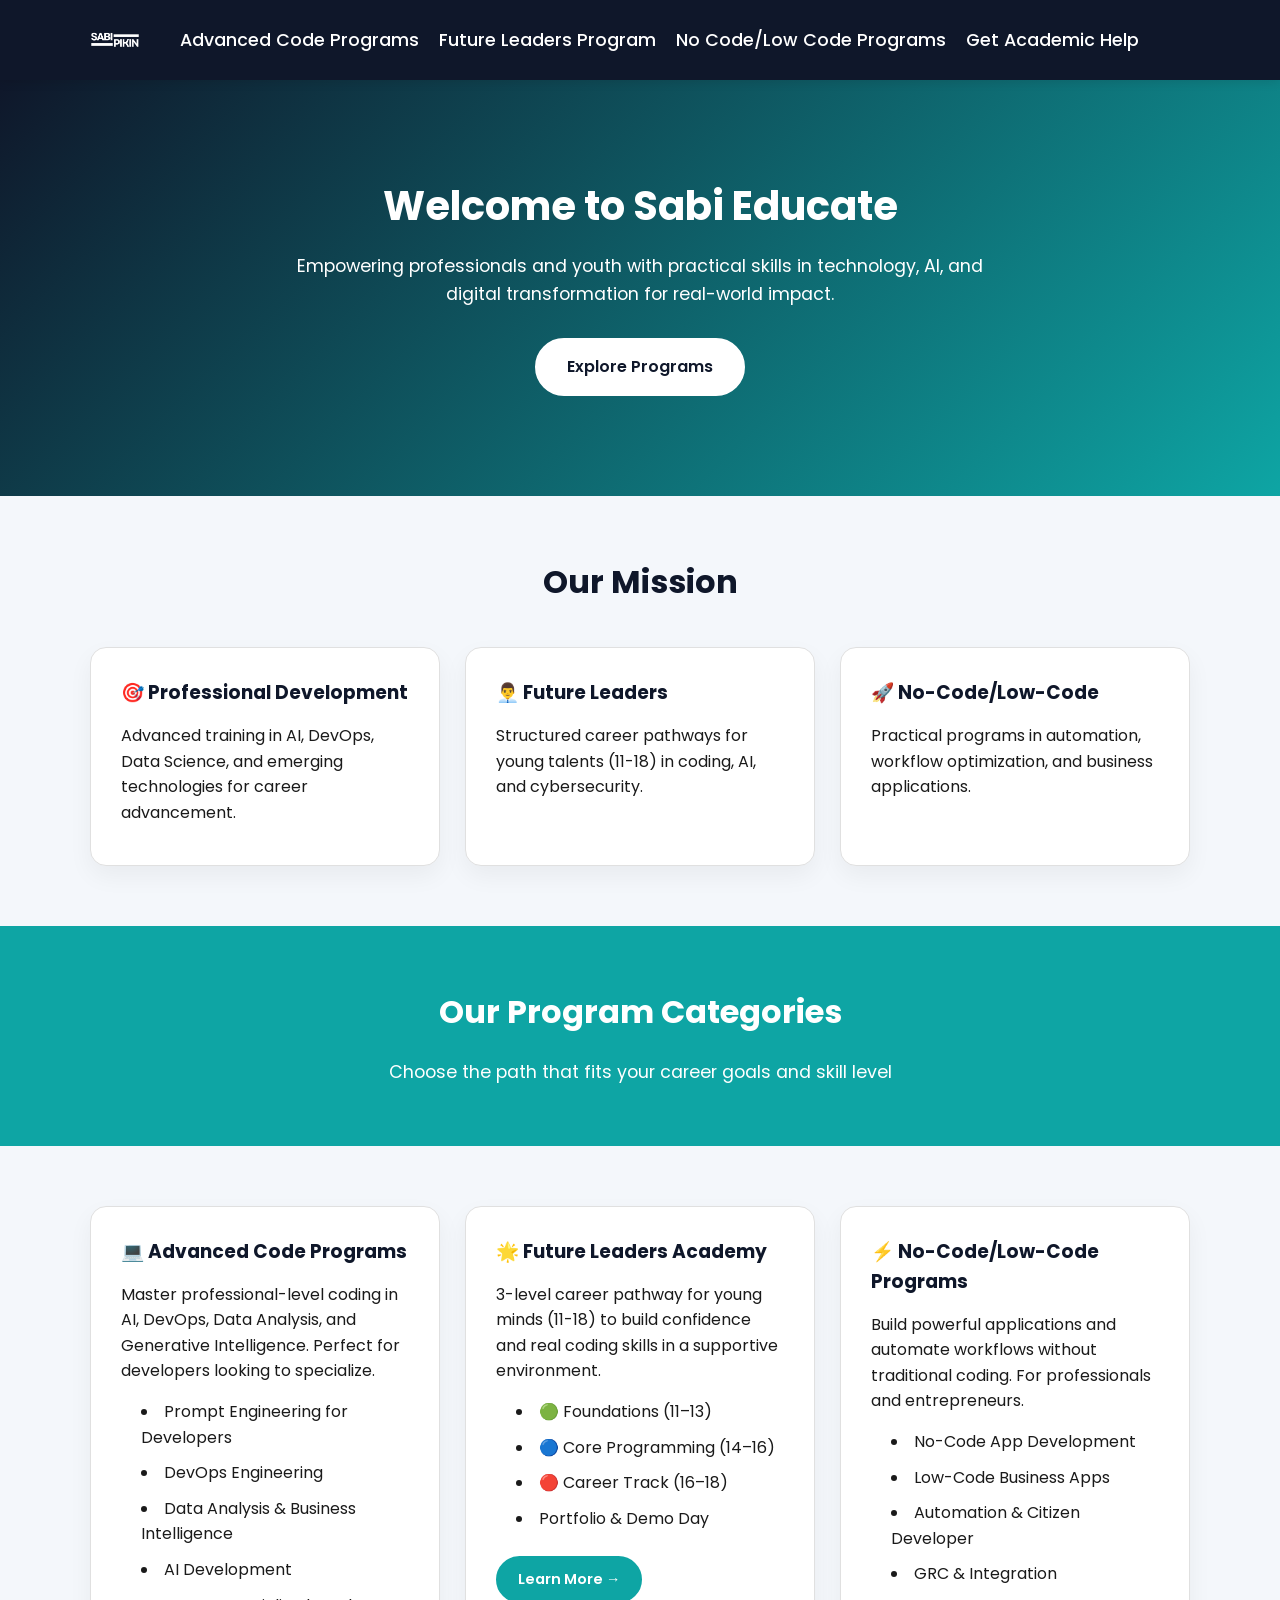
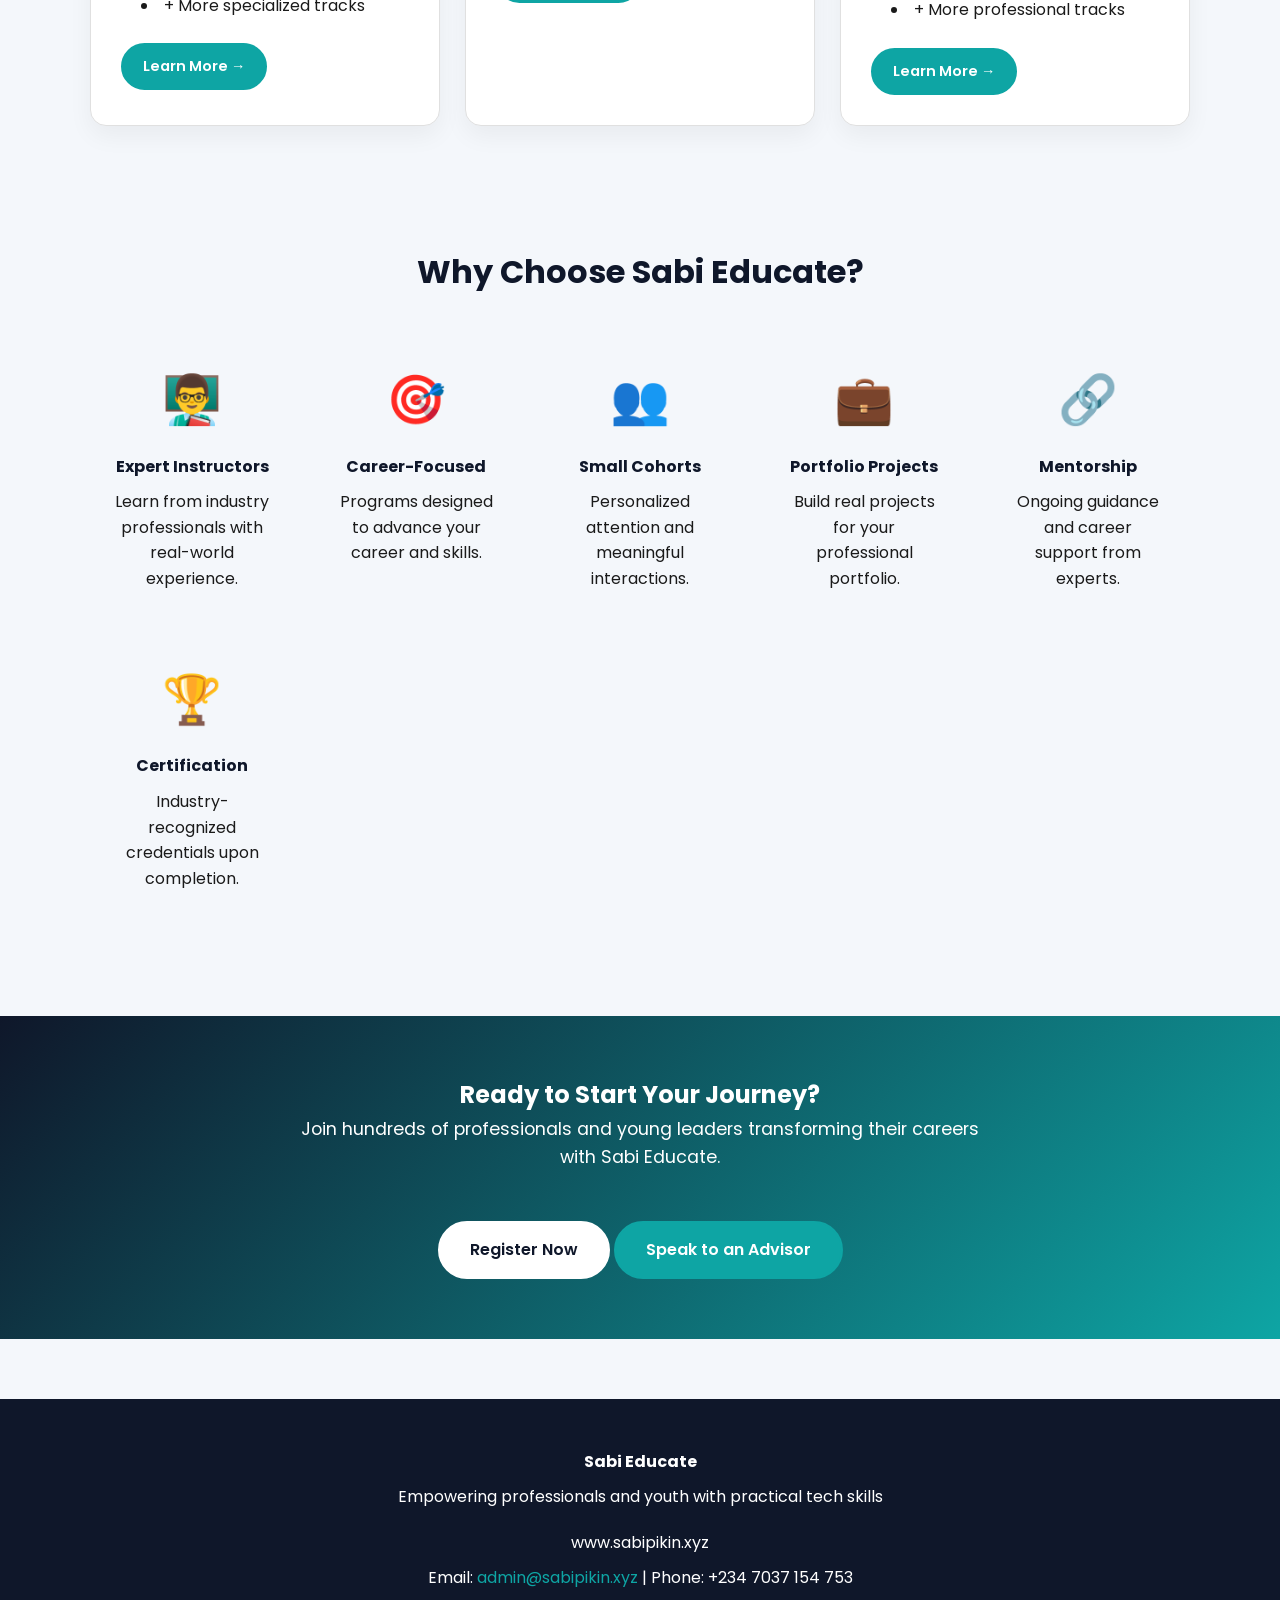
==== index.html @ e7a5a91f "Update website: Link registration buttons to JotForm, add Get Academic Help menu, add logo, increase" ====
<!DOCTYPE html>
<html lang="en">
<head>
<meta charset="UTF-8">
<meta name="viewport" content="width=device-width, initial-scale=1.0">
<title>sabipikin - Home</title>
<link rel="icon" type="image/png" href="logo.png">
<link rel="stylesheet" href="styles.css">
</head>

<body>

<!-- Navigation -->
<nav>
    <div class="nav-container">
        <a href="index.html" class="logo"><img src="logo.png" alt="Sabi Educate Logo" style="height: 50px;"></a>
        <ul class="nav-links">
            <li><a href="advanced-code.html">Advanced Code Programs</a></li>
            <li><a href="flp.html">Future Leaders Program</a></li>
            <li><a href="low-no-code.html">No Code/Low Code Programs</a></li>
            <li><a href="https://help.sabipikin.xyz">Get Academic Help</a></li>
        </ul>
    </div>
</nav>

<!-- Hero Section -->
<section class="hero">
    <h1>Welcome to Sabi Educate</h1>
    <p>Empowering professionals and youth with practical skills in technology, AI, and digital transformation for real-world impact.</p>
    <a href="#programs" class="btn">Explore Programs</a>
</section>

<!-- About Section -->
<section class="container">
    <h2 class="section-title">Our Mission</h2>
    <div class="cards">
        <div class="card">
            <h3>🎯 Professional Development</h3>
            <p>Advanced training in AI, DevOps, Data Science, and emerging technologies for career advancement.</p>
        </div>
        <div class="card">
            <h3>👨‍💼 Future Leaders</h3>
            <p>Structured career pathways for young talents (11-18) in coding, AI, and cybersecurity.</p>
        </div>
        <div class="card">
            <h3>🚀 No-Code/Low-Code</h3>
            <p>Practical programs in automation, workflow optimization, and business applications.</p>
        </div>
    </div>
</section>

<!-- Programs Section -->
<section id="programs" class="highlight">
    <h2>Our Program Categories</h2>
    <p>Choose the path that fits your career goals and skill level</p>
</section>

<section class="container">
    <div class="cards">
        <!-- Advanced Code Programs -->
        <div class="card">
            <h3>💻 Advanced Code Programs</h3>
            <p>Master professional-level coding in AI, DevOps, Data Analysis, and Generative Intelligence. Perfect for developers looking to specialize.</p>
            <ul style="margin-top: 15px; padding-left: 20px;">
                <li>Prompt Engineering for Developers</li>
                <li>DevOps Engineering</li>
                <li>Data Analysis & Business Intelligence</li>
                <li>AI Development</li>
                <li>+ More specialized tracks</li>
            </ul>
            <a href="advanced-code.html" class="btn btn-secondary" style="display: inline-block; margin-top: 15px; font-size: 0.9rem; padding: 10px 20px;">Learn More →</a>
        </div>

        <!-- Future Leaders Program -->
        <div class="card">
            <h3>🌟 Future Leaders Academy</h3>
            <p>3-level career pathway for young minds (11-18) to build confidence and real coding skills in a supportive environment.</p>
            <ul style="margin-top: 15px; padding-left: 20px;">
                <li>🟢 Foundations (11–13)</li>
                <li>🔵 Core Programming (14–16)</li>
                <li>🔴 Career Track (16–18)</li>
                <li>Portfolio & Demo Day</li>
            </ul>
            <a href="flp.html" class="btn btn-secondary" style="display: inline-block; margin-top: 15px; font-size: 0.9rem; padding: 10px 20px;">Learn More →</a>
        </div>

        <!-- No-Code/Low-Code Programs -->
        <div class="card">
            <h3>⚡ No-Code/Low-Code Programs</h3>
            <p>Build powerful applications and automate workflows without traditional coding. For professionals and entrepreneurs.</p>
            <ul style="margin-top: 15px; padding-left: 20px;">
                <li>No-Code App Development</li>
                <li>Low-Code Business Apps</li>
                <li>Automation & Citizen Developer</li>
                <li>GRC & Integration</li>
                <li>+ More professional tracks</li>
            </ul>
            <a href="low-no-code.html" class="btn btn-secondary" style="display: inline-block; margin-top: 15px; font-size: 0.9rem; padding: 10px 20px;">Learn More →</a>
        </div>
    </div>
</section>

<!-- Why Choose Section -->
<section class="container">
    <h2 class="section-title">Why Choose Sabi Educate?</h2>
    <div class="features">
        <div class="feature-card">
            <div class="feature-icon">👨‍🏫</div>
            <h4>Expert Instructors</h4>
            <p>Learn from industry professionals with real-world experience.</p>
        </div>
        <div class="feature-card">
            <div class="feature-icon">🎯</div>
            <h4>Career-Focused</h4>
            <p>Programs designed to advance your career and skills.</p>
        </div>
        <div class="feature-card">
            <div class="feature-icon">👥</div>
            <h4>Small Cohorts</h4>
            <p>Personalized attention and meaningful interactions.</p>
        </div>
        <div class="feature-card">
            <div class="feature-icon">💼</div>
            <h4>Portfolio Projects</h4>
            <p>Build real projects for your professional portfolio.</p>
        </div>
        <div class="feature-card">
            <div class="feature-icon">🔗</div>
            <h4>Mentorship</h4>
            <p>Ongoing guidance and career support from experts.</p>
        </div>
        <div class="feature-card">
            <div class="feature-icon">🏆</div>
            <h4>Certification</h4>
            <p>Industry-recognized credentials upon completion.</p>
        </div>
    </div>
</section>

<!-- CTA Section -->
<section class="hero" style="padding: 60px 20px;">
    <h2>Ready to Start Your Journey?</h2>
    <p style="margin-bottom: 20px;">Join hundreds of professionals and young leaders transforming their careers with Sabi Educate.</p>
    <a href="https://form.jotform.com/260541505232042" class="btn">Register Now</a>
    <a href="https://wa.me/2347037154753?text=I%20would%20love%20to%20learn%20more%20about%20your%20programmes%20at%20sabi%20educate" class="btn btn-secondary">Speak to an Advisor</a>
</section>

<!-- Footer -->
<footer class="footer">
    <p><strong>Sabi Educate</strong></p>
    <p>Empowering professionals and youth with practical tech skills</p>
    <p style="margin-top: 20px;">www.sabipikin.xyz</p>
    <p>Email: <a href="mailto:admin@sabipikin.xyz">admin@sabipikin.xyz</a> | Phone: +234 7037 154 753</p>
</footer>

</body>
</html>
---- styles.css ----
/* Sabi Educate - General Styles */
@import url('https://fonts.googleapis.com/css2?family=Poppins:wght@400;600;700&display=swap');

* {
    margin: 0;
    padding: 0;
    box-sizing: border-box;
}

body {
    font-family: 'Poppins', sans-serif;
    background: #f4f7fb;
    color: #1a1a1a;
    line-height: 1.6;
}

/* Navigation */
nav {
    background: #0f172a;
    padding: 15px 20px;
    position: sticky;
    top: 0;
    z-index: 100;
    box-shadow: 0 2px 10px rgba(0,0,0,0.1);
}

.nav-container {
    width: 90%;
    max-width: 1100px;
    margin: auto;
    display: flex;
    justify-content: flex-start;
    align-items: center;
    gap: 40px;
}

.logo {
    color: #0ea5a4;
    font-size: 1.5rem;
    font-weight: 700;
    text-decoration: none;
    display: flex;
    align-items: center;
    flex-shrink: 0;
}

.nav-links {
    display: flex;
    list-style: none;
    gap: 20px;
    flex-wrap: nowrap;
    align-items: center;
}

.nav-links a {
    color: white;
    text-decoration: none;
    font-weight: 500;
    font-size: 1.1rem;
    transition: color 0.3s ease;
}

.nav-links a:hover {
    color: #0ea5a4;
}

.nav-links a.active {
    color: #0ea5a4;
    border-bottom: 2px solid #0ea5a4;
    padding-bottom: 5px;
}

/* Container */
.container {
    width: 90%;
    max-width: 1100px;
    margin: auto;
    padding: 60px 0;
}

/* Hero Section */
.hero {
    background: linear-gradient(135deg, #0f172a, #0ea5a4);
    color: white;
    text-align: center;
    padding: 100px 20px;
}

.hero h1 {
    font-size: 2.5rem;
    margin-bottom: 20px;
    line-height: 1.3;
}

.hero p {
    font-size: 1.1rem;
    max-width: 700px;
    margin: auto;
}

/* Buttons */
.btn {
    display: inline-block;
    margin-top: 30px;
    padding: 14px 30px;
    background: white;
    color: #0f172a;
    border-radius: 30px;
    text-decoration: none;
    font-weight: 600;
    transition: all 0.3s ease;
    border: 2px solid white;
    cursor: pointer;
    font-size: 1rem;
}

.btn:hover {
    background: #0ea5a4;
    color: white;
    border-color: #0ea5a4;
    transform: translateY(-3px);
}

.btn-secondary {
    background: #0ea5a4;
    color: white;
    border-color: #0ea5a4;
}

.btn-secondary:hover {
    background: white;
    color: #0f172a;
}

/* Section Title */
.section-title {
    text-align: center;
    font-size: 2rem;
    margin-bottom: 40px;
    color: #0f172a;
}

/* Cards Grid */
.cards {
    display: grid;
    grid-template-columns: repeat(auto-fit, minmax(250px, 1fr));
    gap: 25px;
}

.card {
    background: white;
    padding: 30px;
    border-radius: 16px;
    box-shadow: 0 10px 25px rgba(0,0,0,0.05);
    text-decoration: none;
    color: inherit;
    transition: all 0.3s ease;
    border: 1px solid #e0e0e0;
}

.card:hover {
    transform: translateY(-8px);
    box-shadow: 0 15px 35px rgba(0,0,0,0.1);
    border-color: #0ea5a4;
}

.card h3 {
    margin-top: 0;
    color: #0f172a;
    margin-bottom: 15px;
}

.card p {
    margin: 10px 0;
}

.card ul {
    padding-left: 20px;
    list-style-position: inside;
}

.card ul li {
    margin-bottom: 10px;
}

/* Highlight Section */
.highlight {
    background: #0ea5a4;
    color: white;
    text-align: center;
    padding: 60px 20px;
}

.highlight h2 {
    font-size: 2rem;
    margin-bottom: 20px;
}

.highlight p {
    font-size: 1.1rem;
    max-width: 800px;
    margin: auto;
}

/* Labels */
.label {
    display: inline-block;
    padding: 6px 12px;
    border-radius: 12px;
    font-size: 0.8rem;
    font-weight: 600;
    margin-bottom: 10px;
}

.premium {
    background: #f59e0b;
    color: white;
}

.standard {
    background: #0ea5a4;
    color: white;
}

/* Footer */
.footer {
    background: #0f172a;
    color: white;
    text-align: center;
    padding: 40px 20px;
    margin-top: 60px;
}

.footer a {
    color: #0ea5a4;
    text-decoration: none;
}

.footer a:hover {
    text-decoration: underline;
}

.footer p {
    margin: 10px 0;
}

/* Feature Grid */
.features {
    display: grid;
    grid-template-columns: repeat(auto-fit, minmax(200px, 1fr));
    gap: 20px;
    margin: 40px 0;
}

.feature-card {
    text-align: center;
    padding: 25px;
}

.feature-icon {
    font-size: 3rem;
    margin-bottom: 15px;
}

.feature-card h4 {
    margin-bottom: 10px;
    color: #0f172a;
}

/* Responsive */
@media (max-width: 768px) {
    .nav-links {
        gap: 15px;
        font-size: 0.9rem;
    }
    
    .hero h1 {
        font-size: 1.8rem;
    }
    
    .section-title {
        font-size: 1.5rem;
    }
    
    .cards {
        grid-template-columns: 1fr;
    }
}
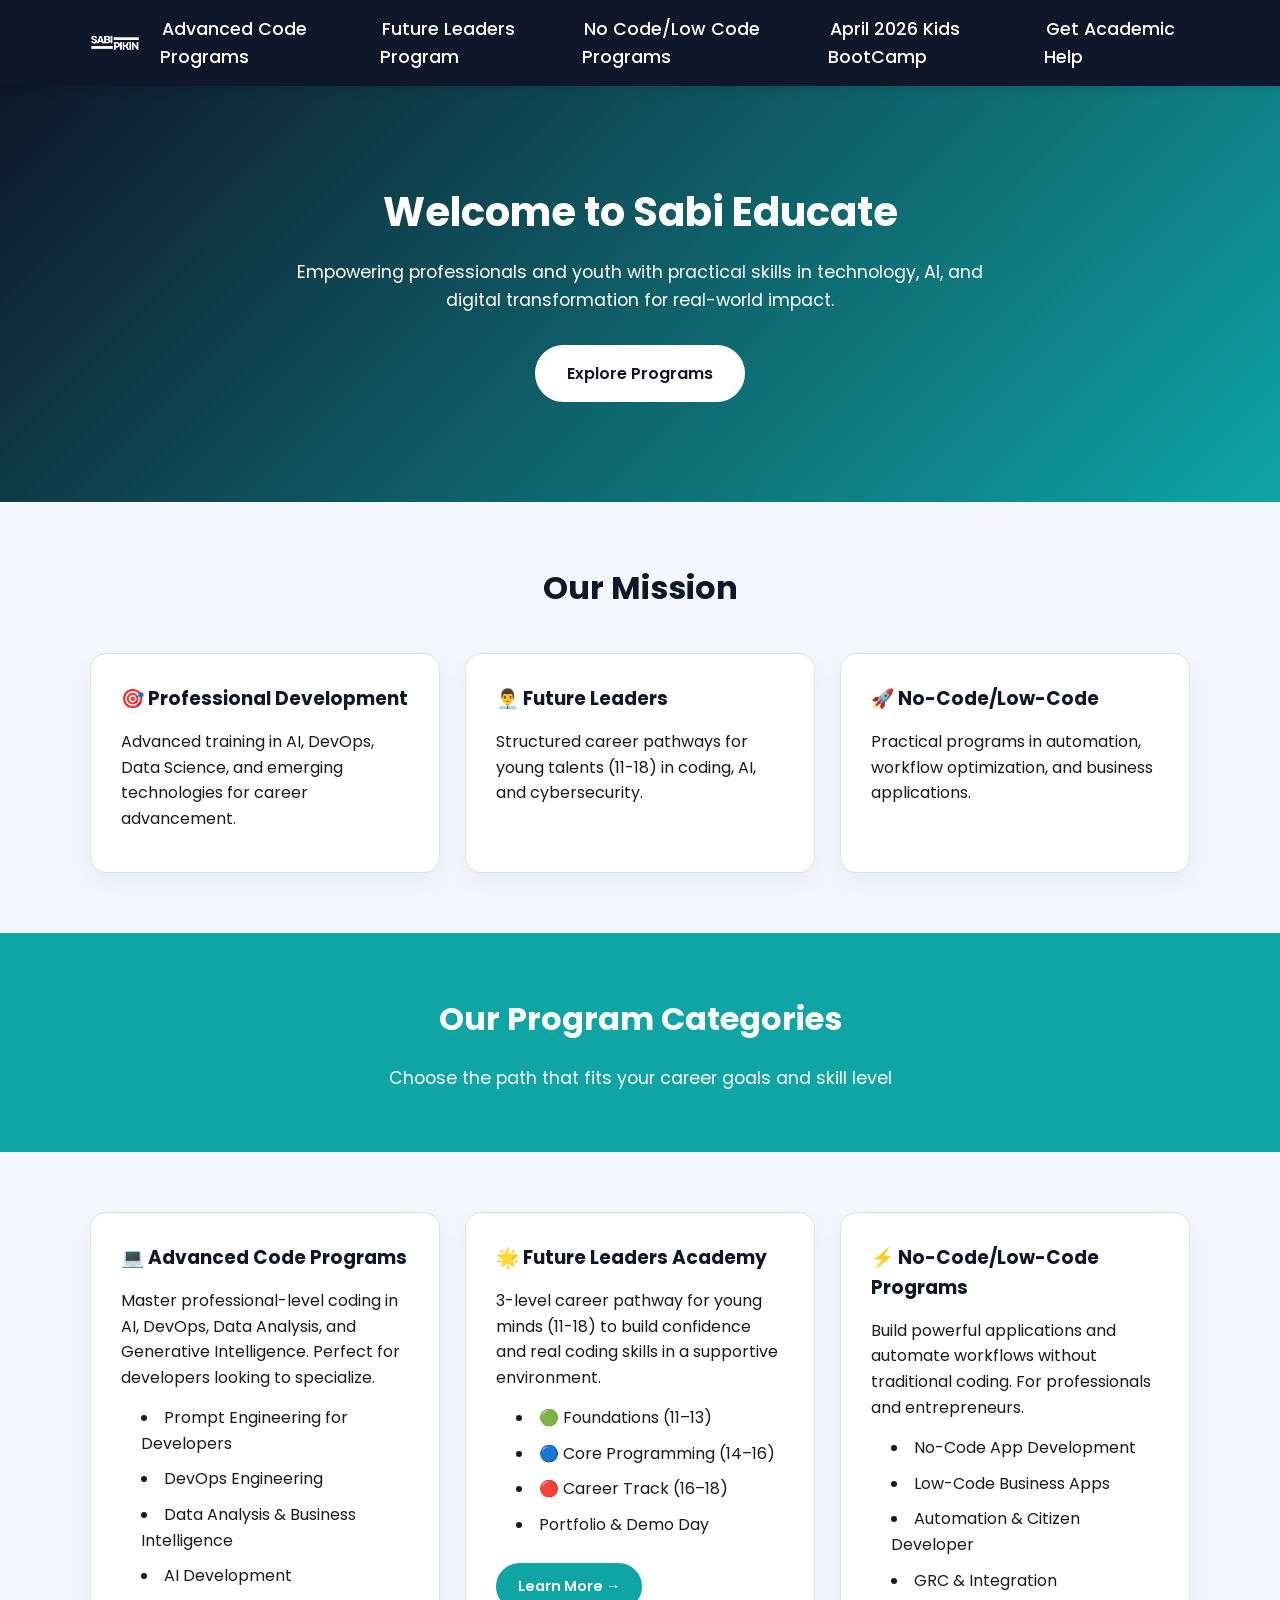
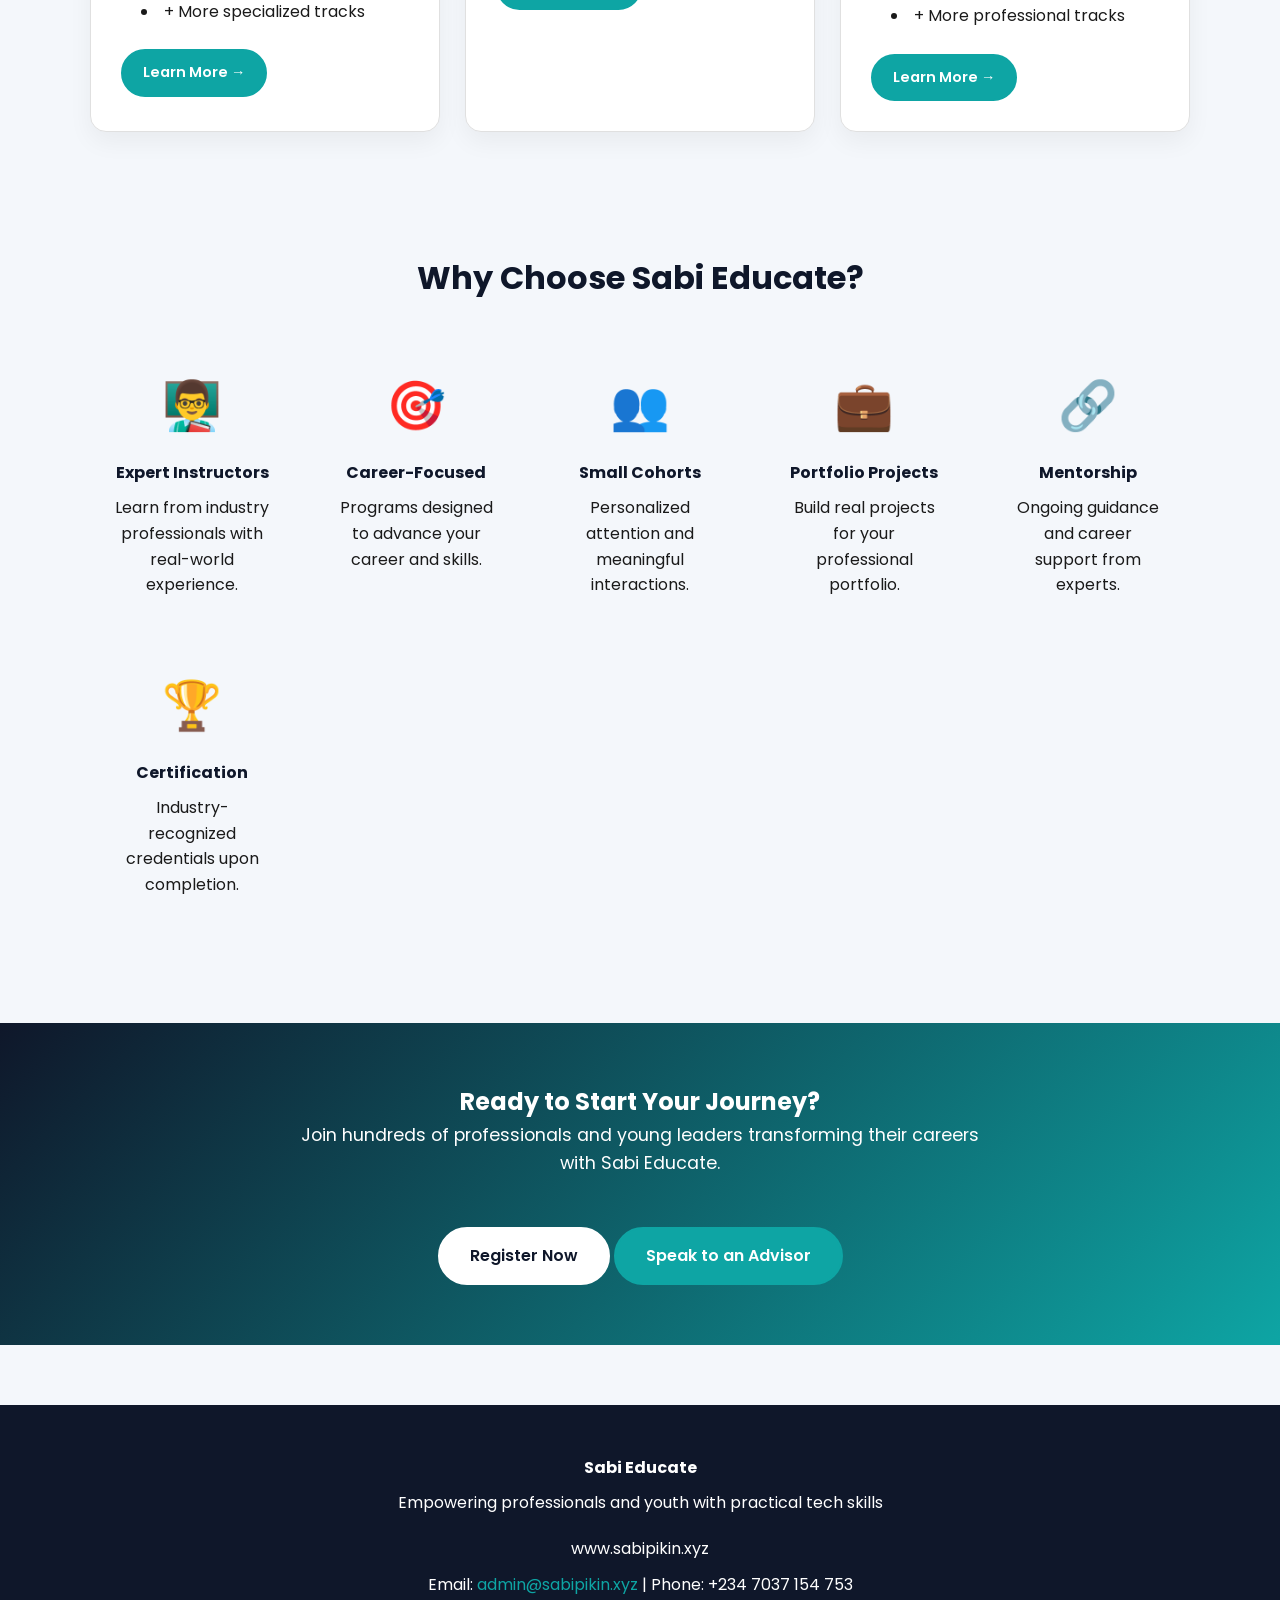
==== commit 7fbb56c4: "Add files via upload" ====
--- a/index.html
+++ b/index.html
@@ -6,6 +6,166 @@
 <title>sabipikin - Home</title>
 <link rel="icon" type="image/png" href="logo.png">
 <link rel="stylesheet" href="styles.css">
+<link href="https://fonts.googleapis.com/css2?family=Syne:wght@700;800&family=Space+Mono:wght@400;700&family=Nunito:wght@400;600;700;800&display=swap" rel="stylesheet">
+
+<style>
+  /* ═══════════════════════════════
+     POPUP OVERLAY
+  ═══════════════════════════════ */
+  #sp-overlay {
+    position: fixed; inset: 0; z-index: 99999;
+    background: rgba(5, 8, 22, 0.88);
+    backdrop-filter: blur(6px);
+    display: none; align-items: center; justify-content: center;
+    padding: 16px;
+    opacity: 0;
+    transition: opacity 0.35s ease;
+  }
+  #sp-overlay.sp-open {
+    opacity: 1;
+  }
+  #sp-modal {
+    position: relative;
+    width: 100%; max-width: 900px;
+    max-height: 90vh; overflow-y: auto;
+    border-radius: 14px; overflow: hidden;
+    box-shadow: 0 32px 80px rgba(0,0,0,0.75), 0 0 0 1px rgba(0,200,83,0.2);
+    transform: translateY(32px) scale(0.97);
+    transition: transform 0.4s cubic-bezier(0.16,1,0.3,1);
+    scrollbar-width: thin; scrollbar-color: rgba(0,200,83,0.3) transparent;
+  }
+  #sp-overlay.sp-open #sp-modal {
+    transform: translateY(0) scale(1);
+  }
+  #sp-close {
+    position: absolute; top: 14px; right: 14px; z-index: 20;
+    width: 38px; height: 38px;
+    background: rgba(255,255,255,0.1); border: 1px solid rgba(255,255,255,0.2);
+    border-radius: 50%; color: #fff; font-size: 20px;
+    cursor: pointer; display: flex; align-items: center; justify-content: center;
+    transition: background 0.2s, transform 0.25s;
+    font-family: sans-serif; line-height: 1;
+  }
+  #sp-close:hover { background: rgba(255,64,129,0.5); transform: rotate(90deg); }
+
+  /* ═══════════════════════════════
+     POPUP INNER STYLES (scoped)
+  ═══════════════════════════════ */
+  #sp-modal * { box-sizing: border-box; }
+
+  #sp-banner {
+    width: 100%; position: relative; overflow: hidden;
+    background: linear-gradient(135deg, #0A0F2C 0%, #0D2137 50%, #0A1A0F 100%);
+    border-bottom: 4px solid #FFD600;
+    font-family: 'Nunito', sans-serif;
+  }
+  #sp-banner::before {
+    content: '';
+    position: absolute; inset: 0;
+    background-image:
+      linear-gradient(rgba(0,200,83,0.06) 1px, transparent 1px),
+      linear-gradient(90deg, rgba(0,200,83,0.06) 1px, transparent 1px);
+    background-size: 40px 40px;
+    animation: sp-grid 20s linear infinite;
+  }
+  @keyframes sp-grid { 0% { background-position: 0 0; } 100% { background-position: 40px 40px; } }
+
+  .sp-blob { position: absolute; border-radius: 50%; filter: blur(80px); opacity: 0.22; animation: sp-pulse 6s ease-in-out infinite; }
+  .sp-blob-1 { width: 380px; height: 380px; background: #00C853; top: -100px; left: -100px; }
+  .sp-blob-2 { width: 280px; height: 280px; background: #FFD600; top: 50%; right: -70px; animation-delay: 2s; }
+  .sp-blob-3 { width: 240px; height: 240px; background: #FF6D00; bottom: -70px; left: 40%; animation-delay: 4s; }
+  @keyframes sp-pulse { 0%,100% { transform:scale(1); opacity:.18; } 50% { transform:scale(1.15); opacity:.32; } }
+
+  .sp-corner { position: absolute; width: 52px; height: 52px; z-index: 3; }
+  .sp-corner-tl { top: 14px; left: 14px; border-top: 2px solid #00C853; border-left: 2px solid #00C853; }
+  .sp-corner-br { bottom: 14px; right: 14px; border-bottom: 2px solid #FFD600; border-right: 2px solid #FFD600; }
+
+  .sp-code-deco {
+    position: absolute; right: 300px; top: 20px;
+    font-family: 'Space Mono', monospace; font-size: 11px;
+    color: rgba(0,200,83,0.2); line-height: 1.8; pointer-events: none;
+    animation: sp-code 4s ease-in-out infinite;
+  }
+  @keyframes sp-code { 0%,100% { opacity:.3; } 50% { opacity:.65; } }
+
+  .sp-inner {
+    position: relative; z-index: 2;
+    padding: 52px 44px 48px;
+    display: grid; grid-template-columns: 1fr auto;
+    gap: 36px; align-items: center;
+  }
+
+  .sp-badge-row { display: flex; gap: 10px; margin-bottom: 18px; flex-wrap: wrap; }
+  .sp-badge { font-family: 'Space Mono', monospace; font-size: 10px; font-weight: 700; letter-spacing: 2px; text-transform: uppercase; padding: 5px 13px; border-radius: 2px; }
+  .sp-badge-solid { background: #00C853; color: #0A0F2C; }
+  .sp-badge-outline { background: transparent; border: 1.5px solid #FFD600; color: #FFD600; }
+
+  .sp-headline { font-family: 'Syne', sans-serif; font-weight: 800; line-height: 1.05; margin-bottom: 16px; }
+  .sp-brand { display: block; font-size: clamp(36px, 5vw, 68px); color: #fff; }
+  .sp-prog  { display: block; font-size: clamp(24px, 3.5vw, 46px); color: #00C853; }
+  .sp-sub   { display: inline-block; background: #FFD600; color: #0A0F2C; font-size: clamp(16px, 2.2vw, 30px); padding: 0 11px; margin-top: 6px; transform: rotate(-1deg); }
+
+  .sp-details { display: flex; flex-wrap: wrap; gap: 8px 20px; margin-bottom: 24px; }
+  .sp-detail { display: flex; align-items: center; gap: 8px; font-size: 13px; font-weight: 600; color: rgba(255,255,255,0.75); font-family: 'Nunito', sans-serif; }
+  .sp-ico { display: inline-flex; width: 26px; height: 26px; background: rgba(0,200,83,0.12); border: 1px solid rgba(0,200,83,0.3); border-radius: 5px; align-items: center; justify-content: center; font-size: 13px; flex-shrink: 0; }
+  .sp-detail strong { color: #fff; }
+
+  .sp-cta { display: flex; flex-wrap: wrap; align-items: center; gap: 14px; }
+  .sp-btn {
+    background: linear-gradient(135deg, #00C853, #00E676);
+    color: #0A0F2C; font-family: 'Syne', sans-serif; font-weight: 800; font-size: 15px;
+    padding: 14px 32px; border-radius: 4px; text-decoration: none; display: inline-block;
+    box-shadow: 0 0 28px rgba(0,200,83,0.4); transition: transform 0.2s, box-shadow 0.2s;
+  }
+  .sp-btn:hover { transform: translateY(-3px); box-shadow: 0 8px 36px rgba(0,200,83,0.6); }
+  .sp-contact { font-size: 12px; color: rgba(255,255,255,0.5); line-height: 1.7; font-family: 'Nunito', sans-serif; }
+  .sp-contact a { color: #FFD600; text-decoration: none; font-weight: 700; }
+
+  .sp-card {
+    background: rgba(255,255,255,0.04); border: 1px solid rgba(0,200,83,0.22);
+    border-radius: 10px; padding: 24px 20px; min-width: 205px; max-width: 245px;
+    backdrop-filter: blur(12px);
+  }
+  .sp-card-title { font-family: 'Space Mono', monospace; font-size: 9px; letter-spacing: 2.5px; text-transform: uppercase; color: #00C853; margin-bottom: 14px; border-bottom: 1px solid rgba(0,200,83,0.18); padding-bottom: 8px; }
+  .sp-fee { font-family: 'Syne', sans-serif; font-weight: 800; font-size: 28px; color: #FFD600; line-height: 1; margin-bottom: 3px; }
+  .sp-fee-sub { font-size: 11px; color: rgba(255,255,255,0.45); margin-bottom: 14px; font-family: 'Nunito', sans-serif; }
+  .sp-perk { display: flex; align-items: flex-start; gap: 7px; font-size: 12px; color: rgba(255,255,255,0.65); margin-bottom: 7px; line-height: 1.4; font-family: 'Nunito', sans-serif; }
+  .sp-perk::before { content: '✦'; color: #00C853; font-size: 9px; margin-top: 2px; flex-shrink: 0; }
+  .sp-seats { margin-top: 14px; background: rgba(255,64,129,0.12); border: 1px solid rgba(255,64,129,0.35); border-radius: 4px; padding: 7px 9px; font-size: 11px; color: #FF80AB; font-weight: 700; text-align: center; font-family: 'Nunito', sans-serif; }
+
+  /* Ticker */
+  #sp-ticker { background: #FFD600; overflow: hidden; height: 50px; display: flex; align-items: center; }
+  .sp-ticker-track { display: flex; white-space: nowrap; animation: sp-tick 22s linear infinite; }
+  .sp-ticker-track:hover { animation-play-state: paused; }
+  @keyframes sp-tick { 0% { transform: translateX(0); } 100% { transform: translateX(-50%); } }
+  .sp-tick-item { display: inline-flex; align-items: center; gap: 10px; padding: 0 28px; font-family: 'Syne', sans-serif; font-weight: 800; font-size: 13px; color: #0A0F2C; text-transform: uppercase; letter-spacing: 1px; white-space: nowrap; }
+  .sp-tick-dot { display: inline-block; width: 7px; height: 7px; background: #007A36; border-radius: 50%; flex-shrink: 0; }
+
+  /* Features */
+  #sp-features { background: #0D1528; display: grid; grid-template-columns: repeat(4,1fr); border-top: 1px solid rgba(0,200,83,0.1); }
+  .sp-feat { padding: 20px 16px; display: flex; align-items: center; gap: 12px; border-right: 1px solid rgba(0,200,83,0.08); }
+  .sp-feat:last-child { border-right: none; }
+  .sp-feat-icon { font-size: 22px; flex-shrink: 0; }
+  .sp-feat strong { display: block; font-size: 12px; font-weight: 800; color: #fff; margin-bottom: 2px; font-family: 'Nunito', sans-serif; }
+  .sp-feat span { font-size: 10.5px; color: rgba(255,255,255,0.4); font-family: 'Nunito', sans-serif; }
+
+  /* Responsive */
+  @media (max-width: 700px) {
+    .sp-inner { grid-template-columns: 1fr; padding: 36px 22px; gap: 22px; }
+    .sp-card { max-width: 100%; }
+    .sp-code-deco { display: none; }
+    #sp-features { grid-template-columns: repeat(2,1fr); }
+    .sp-feat:nth-child(2) { border-right: none; }
+    .sp-feat:nth-child(3) { border-right: 1px solid rgba(0,200,83,0.08); }
+  }
+  @media (max-width: 420px) {
+    .sp-brand { font-size: 30px; }
+    .sp-prog  { font-size: 20px; }
+    #sp-features { grid-template-columns: 1fr; }
+    .sp-feat { border-right: none; border-bottom: 1px solid rgba(0,200,83,0.08); }
+    .sp-btn { width: 100%; text-align: center; }
+  }
+</style>
 </head>
 
 <body>
@@ -18,7 +178,8 @@
             <li><a href="advanced-code.html">Advanced Code Programs</a></li>
             <li><a href="flp.html">Future Leaders Program</a></li>
             <li><a href="low-no-code.html">No Code/Low Code Programs</a></li>
-            <li><a href="https://help.sabipikin.xyz">Get Academic Help</a></li>
+            <li><a href="kidsbootcamp.html">April 2026 Kids BootCamp</a></li>
+            <li><a href="https://sabipikinhelp.netlify.app">Get Academic Help</a></li>
         </ul>
     </div>
 </nav>
@@ -57,7 +218,6 @@
 
 <section class="container">
     <div class="cards">
-        <!-- Advanced Code Programs -->
         <div class="card">
             <h3>💻 Advanced Code Programs</h3>
             <p>Master professional-level coding in AI, DevOps, Data Analysis, and Generative Intelligence. Perfect for developers looking to specialize.</p>
@@ -70,8 +230,6 @@
             </ul>
             <a href="advanced-code.html" class="btn btn-secondary" style="display: inline-block; margin-top: 15px; font-size: 0.9rem; padding: 10px 20px;">Learn More →</a>
         </div>
-
-        <!-- Future Leaders Program -->
         <div class="card">
             <h3>🌟 Future Leaders Academy</h3>
             <p>3-level career pathway for young minds (11-18) to build confidence and real coding skills in a supportive environment.</p>
@@ -83,8 +241,6 @@
             </ul>
             <a href="flp.html" class="btn btn-secondary" style="display: inline-block; margin-top: 15px; font-size: 0.9rem; padding: 10px 20px;">Learn More →</a>
         </div>
-
-        <!-- No-Code/Low-Code Programs -->
         <div class="card">
             <h3>⚡ No-Code/Low-Code Programs</h3>
             <p>Build powerful applications and automate workflows without traditional coding. For professionals and entrepreneurs.</p>
@@ -104,36 +260,12 @@
 <section class="container">
     <h2 class="section-title">Why Choose Sabi Educate?</h2>
     <div class="features">
-        <div class="feature-card">
-            <div class="feature-icon">👨‍🏫</div>
-            <h4>Expert Instructors</h4>
-            <p>Learn from industry professionals with real-world experience.</p>
-        </div>
-        <div class="feature-card">
-            <div class="feature-icon">🎯</div>
-            <h4>Career-Focused</h4>
-            <p>Programs designed to advance your career and skills.</p>
-        </div>
-        <div class="feature-card">
-            <div class="feature-icon">👥</div>
-            <h4>Small Cohorts</h4>
-            <p>Personalized attention and meaningful interactions.</p>
-        </div>
-        <div class="feature-card">
-            <div class="feature-icon">💼</div>
-            <h4>Portfolio Projects</h4>
-            <p>Build real projects for your professional portfolio.</p>
-        </div>
-        <div class="feature-card">
-            <div class="feature-icon">🔗</div>
-            <h4>Mentorship</h4>
-            <p>Ongoing guidance and career support from experts.</p>
-        </div>
-        <div class="feature-card">
-            <div class="feature-icon">🏆</div>
-            <h4>Certification</h4>
-            <p>Industry-recognized credentials upon completion.</p>
-        </div>
+        <div class="feature-card"><div class="feature-icon">👨‍🏫</div><h4>Expert Instructors</h4><p>Learn from industry professionals with real-world experience.</p></div>
+        <div class="feature-card"><div class="feature-icon">🎯</div><h4>Career-Focused</h4><p>Programs designed to advance your career and skills.</p></div>
+        <div class="feature-card"><div class="feature-icon">👥</div><h4>Small Cohorts</h4><p>Personalized attention and meaningful interactions.</p></div>
+        <div class="feature-card"><div class="feature-icon">💼</div><h4>Portfolio Projects</h4><p>Build real projects for your professional portfolio.</p></div>
+        <div class="feature-card"><div class="feature-icon">🔗</div><h4>Mentorship</h4><p>Ongoing guidance and career support from experts.</p></div>
+        <div class="feature-card"><div class="feature-icon">🏆</div><h4>Certification</h4><p>Industry-recognized credentials upon completion.</p></div>
     </div>
 </section>
 
@@ -153,5 +285,117 @@
     <p>Email: <a href="mailto:admin@sabipikin.xyz">admin@sabipikin.xyz</a> | Phone: +234 7037 154 753</p>
 </footer>
 
+
+<!-- ═══════════════════════════════════════════════
+     BOOTCAMP POPUP
+════════════════════════════════════════════════ -->
+<div id="sp-overlay" role="dialog" aria-modal="true" aria-label="April Coding Bootcamp 2026">
+  <div id="sp-modal">
+    <button id="sp-close" aria-label="Close">&times;</button>
+
+    <div id="sp-banner">
+      <div class="sp-blob sp-blob-1"></div>
+      <div class="sp-blob sp-blob-2"></div>
+      <div class="sp-blob sp-blob-3"></div>
+      <div class="sp-corner sp-corner-tl"></div>
+      <div class="sp-corner sp-corner-br"></div>
+      <div class="sp-code-deco">
+        &lt;if age &gt;= 9&gt;<br>
+        &nbsp;&nbsp;learn_to_code();<br>
+        &lt;/if&gt;<br><br>
+        def build_future():<br>
+        &nbsp;&nbsp;return "🚀"
+      </div>
+      <div class="sp-inner">
+        <div>
+          <div class="sp-badge-row">
+            <span class="sp-badge sp-badge-solid">Sabi Pikin</span>
+            <span class="sp-badge sp-badge-outline">Ages 9 – 14</span>
+          </div>
+          <div class="sp-headline">
+            <span class="sp-brand">April Coding</span>
+            <span class="sp-prog">Bootcamp 2026</span>
+            <span class="sp-sub">2 Weeks · Real Projects · Big Dreams</span>
+          </div>
+          <div class="sp-details">
+            <div class="sp-detail"><span class="sp-ico">📅</span><span><strong>Apr 14 – 25, 2026</strong> &nbsp;Mon – Fri</span></div>
+            <div class="sp-detail"><span class="sp-ico">⏰</span><span><strong>3:00 PM – 5:00 PM</strong> daily</span></div>
+            <div class="sp-detail"><span class="sp-ico">📍</span><span>Lagos, Nigeria</span></div>
+            <div class="sp-detail"><span class="sp-ico">🎓</span><span>Scratch · App Design · Creative Coding</span></div>
+            <div class="sp-detail"><span class="sp-ico">🏆</span><span>Exhibition Day — <strong>April 25</strong></span></div>
+          </div>
+          <div class="sp-cta">
+            <a href="kidsbootcamp.html" class="sp-btn" target="_blank">Register Now →</a>
+            <div class="sp-contact">
+              <a href="index.html" target="_blank">sabipikin.xyz</a> &nbsp;·&nbsp;
+              <a href="mailto:admins@sabipikin.xyz">admins@sabipikin.xyz</a><br>
+              WhatsApp: <a href="https://wa.me/2347037154753">+234 703 715 4753</a>
+            </div>
+          </div>
+        </div>
+        <div class="sp-card">
+          <div class="sp-card-title">📋 Enrollment Info</div>
+          <div class="sp-fee">₦200,000</div>
+          <div class="sp-fee-sub">per child · all-inclusive</div>
+          <div class="sp-perk">Daily snack & drink included</div>
+          <div class="sp-perk">Certificate of completion</div>
+          <div class="sp-perk">Parent Exhibition Day (2 guests)</div>
+          <div class="sp-perk">Hands-on project experience</div>
+          <div class="sp-perk">Fun activities on final day</div>
+          <div class="sp-seats">⚡ Limited Seats — Act Fast!</div>
+        </div>
+      </div>
+    </div>
+
+    <div id="sp-ticker">
+      <div class="sp-ticker-track">
+        <span class="sp-tick-item">🚀 Register Now <span class="sp-tick-dot"></span></span>
+        <span class="sp-tick-item">sabipikin.xyz <span class="sp-tick-dot"></span></span>
+        <span class="sp-tick-item">April 14 – 25 · Lagos <span class="sp-tick-dot"></span></span>
+        <span class="sp-tick-item">₦200,000 per child <span class="sp-tick-dot"></span></span>
+        <span class="sp-tick-item">Ages 9 – 14 years <span class="sp-tick-dot"></span></span>
+        <span class="sp-tick-item">Limited Seats Available <span class="sp-tick-dot"></span></span>
+        <span class="sp-tick-item">WhatsApp: +234 703 715 4753 <span class="sp-tick-dot"></span></span>
+        <span class="sp-tick-item">🚀 Register Now <span class="sp-tick-dot"></span></span>
+        <span class="sp-tick-item">sabipikin.xyz <span class="sp-tick-dot"></span></span>
+        <span class="sp-tick-item">April 14 – 25 · Lagos <span class="sp-tick-dot"></span></span>
+        <span class="sp-tick-item">₦200,000 per child <span class="sp-tick-dot"></span></span>
+        <span class="sp-tick-item">Ages 9 – 14 years <span class="sp-tick-dot"></span></span>
+        <span class="sp-tick-item">Limited Seats Available <span class="sp-tick-dot"></span></span>
+        <span class="sp-tick-item">WhatsApp: +234 703 715 4753 <span class="sp-tick-dot"></span></span>
+      </div>
+    </div>
+
+    <div id="sp-features">
+      <div class="sp-feat"><span class="sp-feat-icon">🎮</span><div><strong>Scratch Programming</strong><span>Build games & animations</span></div></div>
+      <div class="sp-feat"><span class="sp-feat-icon">📱</span><div><strong>App Development</strong><span>Design real mobile concepts</span></div></div>
+      <div class="sp-feat"><span class="sp-feat-icon">🧠</span><div><strong>Computational Thinking</strong><span>Logic & problem solving</span></div></div>
+      <div class="sp-feat"><span class="sp-feat-icon">🏅</span><div><strong>Exhibition Day</strong><span>April 25 · Celebrate & present</span></div></div>
+    </div>
+  </div>
+</div>
+
+<script>
+  const overlay = document.getElementById('sp-overlay');
+
+  function openPopup() {
+    overlay.style.display = 'flex';
+    document.body.style.overflow = 'hidden';
+    requestAnimationFrame(() => requestAnimationFrame(() => overlay.classList.add('sp-open')));
+  }
+  function closePopup() {
+    overlay.classList.remove('sp-open');
+    document.body.style.overflow = '';
+    setTimeout(() => { overlay.style.display = 'none'; }, 350);
+  }
+
+  document.getElementById('sp-close').addEventListener('click', closePopup);
+  overlay.addEventListener('click', (e) => { if (e.target === overlay) closePopup(); });
+  document.addEventListener('keydown', (e) => { if (e.key === 'Escape') closePopup(); });
+
+  // Auto-open after 2 seconds
+  setTimeout(openPopup, 2000);
+</script>
+
 </body>
-</html>
+</html>
--- a/styles.css
+++ b/styles.css
@@ -14,7 +14,7 @@
     line-height: 1.6;
 }
 
-/* Navigation */
+/* ─── Navigation ─────────────────────────────────── */
 nav {
     background: #0f172a;
     padding: 15px 20px;
@@ -29,9 +29,9 @@
     max-width: 1100px;
     margin: auto;
     display: flex;
-    justify-content: flex-start;
+    justify-content: space-between;
     align-items: center;
-    gap: 40px;
+    gap: 20px;
 }
 
 .logo {
@@ -44,6 +44,33 @@
     flex-shrink: 0;
 }
 
+/* Hamburger button — hidden on desktop */
+.nav-toggle {
+    display: none;
+    flex-direction: column;
+    justify-content: center;
+    gap: 5px;
+    background: none;
+    border: none;
+    cursor: pointer;
+    padding: 6px;
+    z-index: 200;
+}
+
+.nav-toggle span {
+    display: block;
+    width: 24px;
+    height: 2px;
+    background: white;
+    border-radius: 2px;
+    transition: all 0.3s ease;
+}
+
+/* Animate hamburger → X when open */
+.nav-toggle.open span:nth-child(1) { transform: translateY(7px) rotate(45deg); }
+.nav-toggle.open span:nth-child(2) { opacity: 0; }
+.nav-toggle.open span:nth-child(3) { transform: translateY(-7px) rotate(-45deg); }
+
 .nav-links {
     display: flex;
     list-style: none;
@@ -58,6 +85,8 @@
     font-weight: 500;
     font-size: 1.1rem;
     transition: color 0.3s ease;
+    /* Bigger tap target */
+    padding: 6px 2px;
 }
 
 .nav-links a:hover {
@@ -70,7 +99,7 @@
     padding-bottom: 5px;
 }
 
-/* Container */
+/* ─── Container ──────────────────────────────────── */
 .container {
     width: 90%;
     max-width: 1100px;
@@ -78,7 +107,7 @@
     padding: 60px 0;
 }
 
-/* Hero Section */
+/* ─── Hero Section ───────────────────────────────── */
 .hero {
     background: linear-gradient(135deg, #0f172a, #0ea5a4);
     color: white;
@@ -98,7 +127,7 @@
     margin: auto;
 }
 
-/* Buttons */
+/* ─── Buttons ─────────────────────────────────────── */
 .btn {
     display: inline-block;
     margin-top: 30px;
@@ -112,6 +141,8 @@
     border: 2px solid white;
     cursor: pointer;
     font-size: 1rem;
+    /* Prevent text wrapping on small screens */
+    white-space: nowrap;
 }
 
 .btn:hover {
@@ -132,7 +163,7 @@
     color: #0f172a;
 }
 
-/* Section Title */
+/* ─── Section Title ───────────────────────────────── */
 .section-title {
     text-align: center;
     font-size: 2rem;
@@ -140,7 +171,7 @@
     color: #0f172a;
 }
 
-/* Cards Grid */
+/* ─── Cards Grid ──────────────────────────────────── */
 .cards {
     display: grid;
     grid-template-columns: repeat(auto-fit, minmax(250px, 1fr));
@@ -183,7 +214,7 @@
     margin-bottom: 10px;
 }
 
-/* Highlight Section */
+/* ─── Highlight Section ───────────────────────────── */
 .highlight {
     background: #0ea5a4;
     color: white;
@@ -202,7 +233,7 @@
     margin: auto;
 }
 
-/* Labels */
+/* ─── Labels ──────────────────────────────────────── */
 .label {
     display: inline-block;
     padding: 6px 12px;
@@ -222,7 +253,7 @@
     color: white;
 }
 
-/* Footer */
+/* ─── Footer ──────────────────────────────────────── */
 .footer {
     background: #0f172a;
     color: white;
@@ -244,7 +275,7 @@
     margin: 10px 0;
 }
 
-/* Feature Grid */
+/* ─── Feature Grid ────────────────────────────────── */
 .features {
     display: grid;
     grid-template-columns: repeat(auto-fit, minmax(200px, 1fr));
@@ -267,22 +298,207 @@
     color: #0f172a;
 }
 
-/* Responsive */
+/* ═══════════════════════════════════════════════════
+   RESPONSIVE BREAKPOINTS
+═══════════════════════════════════════════════════ */
+
+/* ─── Tablet (≤ 900px) ───────────────────────────── */
+@media (max-width: 900px) {
+    .nav-container {
+        gap: 10px;
+    }
+
+    .nav-links {
+        gap: 12px;
+    }
+
+    .nav-links a {
+        font-size: 0.95rem;
+    }
+
+    .hero h1 {
+        font-size: 2rem;
+    }
+
+    .section-title {
+        font-size: 1.75rem;
+    }
+
+    .highlight h2 {
+        font-size: 1.75rem;
+    }
+}
+
+/* ─── Mobile (≤ 768px) ───────────────────────────── */
 @media (max-width: 768px) {
+
+    /* Show hamburger, hide inline nav */
+    .nav-toggle {
+        display: flex;
+    }
+
     .nav-links {
-        gap: 15px;
-        font-size: 0.9rem;
-    }
-    
+        display: none;
+        flex-direction: column;
+        align-items: flex-start;
+        gap: 0;
+        position: absolute;
+        top: 100%;
+        left: 0;
+        right: 0;
+        background: #0f172a;
+        padding: 16px 20px 24px;
+        box-shadow: 0 8px 20px rgba(0,0,0,0.3);
+        border-top: 1px solid rgba(255,255,255,0.08);
+    }
+
+    .nav-links.open {
+        display: flex;
+    }
+
+    .nav-links li {
+        width: 100%;
+    }
+
+    .nav-links a {
+        display: block;
+        font-size: 1.05rem;
+        padding: 12px 4px;
+        border-bottom: 1px solid rgba(255,255,255,0.07);
+        width: 100%;
+    }
+
+    .nav-links li:last-child a {
+        border-bottom: none;
+    }
+
+    .nav-links a.active {
+        border-bottom-color: rgba(255,255,255,0.07);
+        padding-bottom: 12px;
+    }
+
+    /* Hero */
+    .hero {
+        padding: 70px 20px;
+    }
+
     .hero h1 {
-        font-size: 1.8rem;
-    }
-    
+        font-size: 1.75rem;
+    }
+
+    .hero p {
+        font-size: 1rem;
+    }
+
+    /* Stack hero buttons vertically if multiple */
+    .hero .btn + .btn {
+        margin-left: 0;
+        margin-top: 14px;
+        display: block;
+        width: fit-content;
+        margin-inline: auto;
+    }
+
+    /* Container */
+    .container {
+        padding: 40px 0;
+    }
+
+    /* Section titles */
     .section-title {
         font-size: 1.5rem;
-    }
-    
+        margin-bottom: 28px;
+    }
+
+    /* Cards — single column */
     .cards {
         grid-template-columns: 1fr;
+        gap: 16px;
+    }
+
+    .card {
+        padding: 22px 20px;
+        /* Disable lift animation on touch — tap is instantaneous */
+        transition: box-shadow 0.2s ease, border-color 0.2s ease;
+    }
+
+    .card:hover {
+        transform: none;
+    }
+
+    /* Highlight */
+    .highlight {
+        padding: 50px 20px;
+    }
+
+    .highlight h2 {
+        font-size: 1.5rem;
+    }
+
+    .highlight p {
+        font-size: 1rem;
+    }
+
+    /* Features — 2 col on mobile */
+    .features {
+        grid-template-columns: repeat(2, 1fr);
+        gap: 12px;
+        margin: 28px 0;
+    }
+
+    .feature-card {
+        padding: 18px 12px;
+    }
+
+    .feature-icon {
+        font-size: 2.2rem;
+        margin-bottom: 10px;
+    }
+
+    /* Footer */
+    .footer {
+        padding: 32px 20px;
+        margin-top: 40px;
+    }
+}
+
+/* ─── Small Mobile (≤ 480px) ─────────────────────── */
+@media (max-width: 480px) {
+    .logo {
+        font-size: 1.2rem;
+    }
+
+    .hero {
+        padding: 50px 16px;
+    }
+
+    .hero h1 {
+        font-size: 1.5rem;
+    }
+
+    .btn {
+        padding: 12px 22px;
+        font-size: 0.95rem;
+    }
+
+    .section-title {
+        font-size: 1.3rem;
+    }
+
+    .highlight h2 {
+        font-size: 1.3rem;
+    }
+
+    /* Features — single column on very small screens */
+    .features {
+        grid-template-columns: 1fr;
+    }
+
+    .card {
+        padding: 18px 16px;
+    }
+
+    .label {
+        font-size: 0.75rem;
     }
 }
